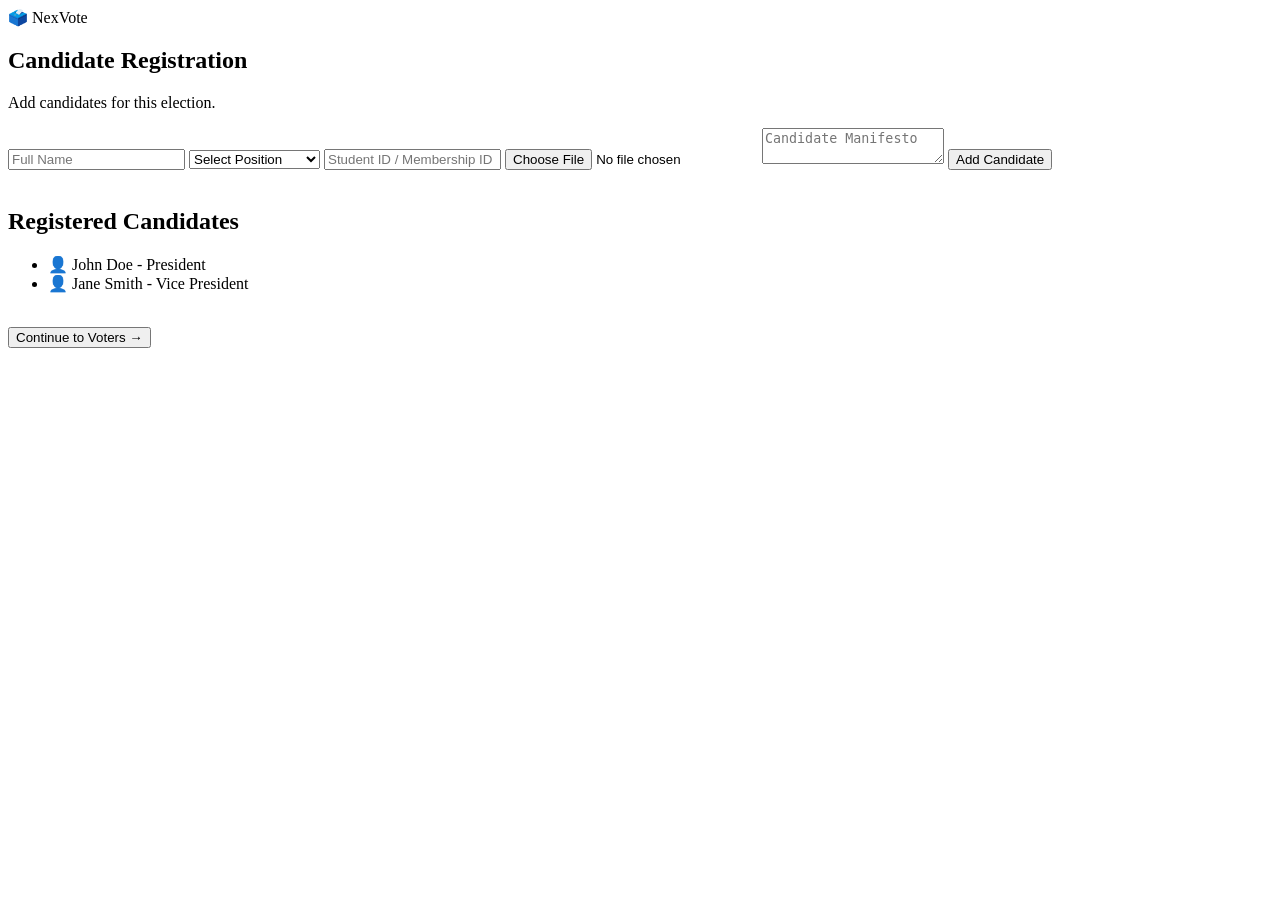
==== candidates.html @ c4a53045 "Create candidates.html" ====
<!DOCTYPE html>
<html lang="en">
<head>
<meta charset="UTF-8">
<meta name="viewport" content="width=device-width, initial-scale=1.0">
<title>Candidates - NexVote</title>
<link rel="stylesheet" href="style.css">
</head>

<body>

<header>
<div class="logo">🗳️ NexVote</div>
</header>

<section class="register">

<h1>Candidate Registration</h1>

<p>Add candidates for this election.</p>

<form>

<input type="text" placeholder="Full Name" required>

<select required>
<option>Select Position</option>
<option>President</option>
<option>Vice President</option>
<option>General Secretary</option>
<option>Treasurer</option>
</select>

<input type="text" placeholder="Student ID / Membership ID">

<input type="file" accept="image/*">

<textarea placeholder="Candidate Manifesto"></textarea>

<button type="button">
Add Candidate
</button>

</form>

<br>

<div class="card">

<h2>Registered Candidates</h2>

<ul>
<li>👤 John Doe - President</li>
<li>👤 Jane Smith - Vice President</li>
</ul>

</div>

<br>

<button onclick="location.href='voters.html'">
Continue to Voters →
</button>

</section>

</body>
</html>
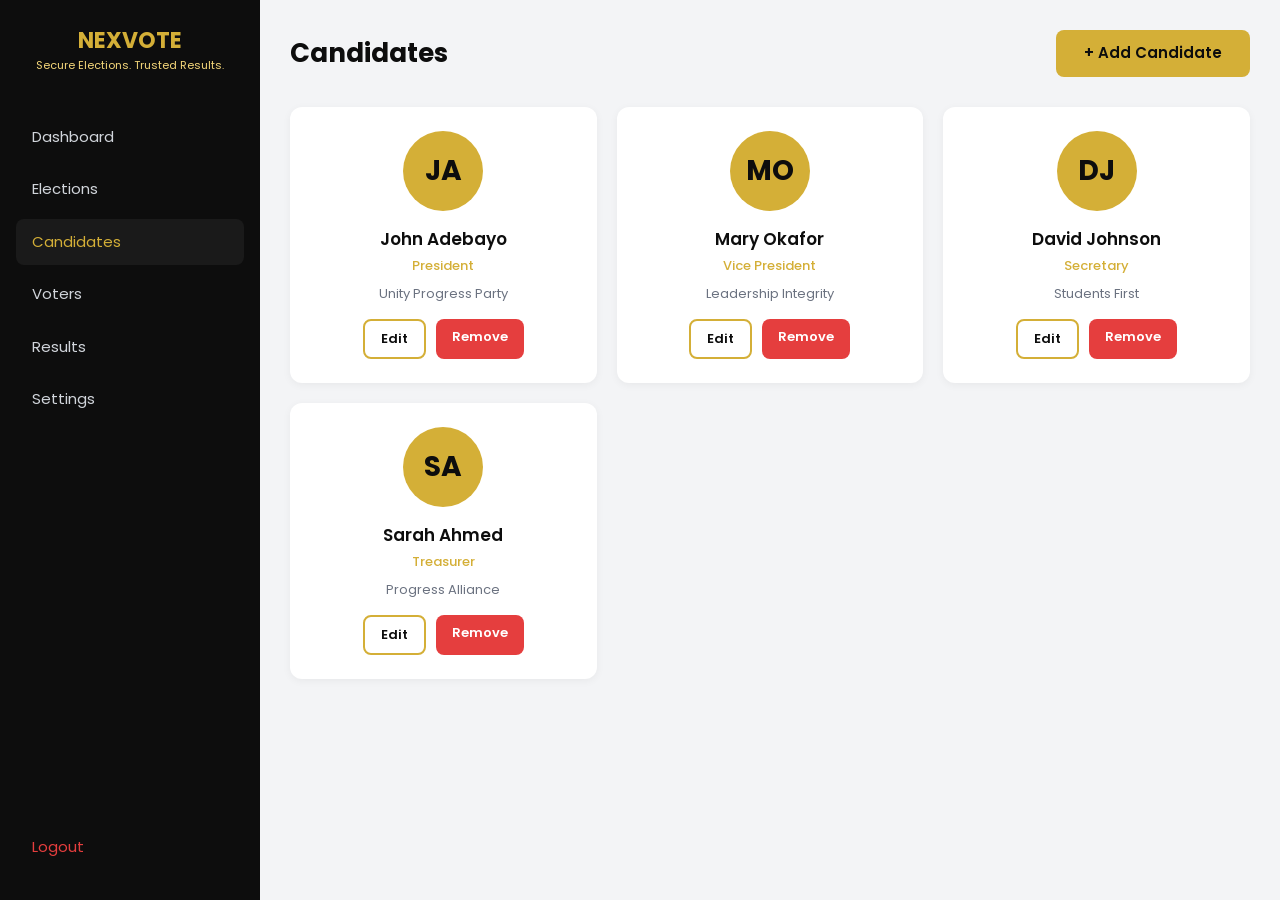
==== commit d5de83b4: "Update candidates.html" ====
--- a/candidates.html
+++ b/candidates.html
@@ -1,68 +1,236 @@
 <!DOCTYPE html>
 <html lang="en">
 <head>
-<meta charset="UTF-8">
-<meta name="viewport" content="width=device-width, initial-scale=1.0">
-<title>Candidates - NexVote</title>
-<link rel="stylesheet" href="style.css">
+  <meta charset="UTF-8">
+  <meta name="viewport" content="width=device-width, initial-scale=1.0">
+  <title>Candidates - NexVote</title>
+  <link rel="stylesheet" href="style.css">
+  <style>
+    body {
+      background-color: #f3f4f6;
+      margin: 0;
+      display: flex;
+      min-height: 100vh;
+    }
+
+    /* Sidebar */
+    .sidebar {
+      width: 260px;
+      background: #0D0D0D;
+      color: white;
+      padding: 24px 16px;
+      display: flex;
+      flex-direction: column;
+      position: fixed;
+      height: 100vh;
+    }
+
+    .sidebar .logo {
+      text-align: center;
+      margin-bottom: 40px;
+    }
+
+    .sidebar .logo h2 {
+      color: #D4AF37;
+      font-size: 22px;
+      font-weight: 700;
+    }
+
+    .sidebar .logo p {
+      color: #F5D77A;
+      font-size: 11px;
+    }
+
+    .nav-link {
+      display: flex;
+      align-items: center;
+      gap: 12px;
+      padding: 12px 16px;
+      color: #d1d5db;
+      text-decoration: none;
+      border-radius: 8px;
+      margin-bottom: 6px;
+      font-size: 15px;
+      transition: all 0.2s;
+    }
+
+    .nav-link:hover,
+    .nav-link.active {
+      background: #1A1A1A;
+      color: #D4AF37;
+    }
+
+    /* Main Content */
+    .main {
+      margin-left: 260px;
+      flex: 1;
+      padding: 30px;
+    }
+
+    .header {
+      display: flex;
+      justify-content: space-between;
+      align-items: center;
+      margin-bottom: 30px;
+    }
+
+    .header h1 {
+      font-size: 26px;
+      font-weight: 700;
+    }
+
+    /* Candidate Cards */
+    .candidates-grid {
+      display: grid;
+      grid-template-columns: repeat(auto-fill, minmax(280px, 1fr));
+      gap: 20px;
+    }
+
+    .candidate-card {
+      background: white;
+      border-radius: 12px;
+      padding: 24px;
+      box-shadow: 0 2px 8px rgba(0,0,0,0.05);
+      text-align: center;
+      transition: transform 0.2s;
+    }
+
+    .candidate-card:hover {
+      transform: translateY(-3px);
+    }
+
+    .avatar {
+      width: 80px;
+      height: 80px;
+      background: #D4AF37;
+      color: #0D0D0D;
+      border-radius: 50%;
+      display: flex;
+      align-items: center;
+      justify-content: center;
+      font-size: 28px;
+      font-weight: 700;
+      margin: 0 auto 16px;
+    }
+
+    .candidate-card h3 {
+      font-size: 17px;
+      font-weight: 600;
+      margin-bottom: 4px;
+    }
+
+    .candidate-card .position {
+      font-size: 13px;
+      color: #D4AF37;
+      font-weight: 500;
+      margin-bottom: 8px;
+    }
+
+    .candidate-card .party {
+      font-size: 13px;
+      color: #6b7280;
+      margin-bottom: 16px;
+    }
+
+    .candidate-card .actions {
+      display: flex;
+      gap: 10px;
+      justify-content: center;
+    }
+
+    .candidate-card .actions .btn {
+      padding: 8px 16px;
+      font-size: 13px;
+    }
+
+    @media (max-width: 900px) {
+      .sidebar {
+        display: none;
+      }
+      .main {
+        margin-left: 0;
+      }
+    }
+  </style>
 </head>
-
 <body>
 
-<header>
-<div class="logo">🗳️ NexVote</div>
-</header>
-
-<section class="register">
-
-<h1>Candidate Registration</h1>
-
-<p>Add candidates for this election.</p>
-
-<form>
-
-<input type="text" placeholder="Full Name" required>
-
-<select required>
-<option>Select Position</option>
-<option>President</option>
-<option>Vice President</option>
-<option>General Secretary</option>
-<option>Treasurer</option>
-</select>
-
-<input type="text" placeholder="Student ID / Membership ID">
-
-<input type="file" accept="image/*">
-
-<textarea placeholder="Candidate Manifesto"></textarea>
-
-<button type="button">
-Add Candidate
-</button>
-
-</form>
-
-<br>
-
-<div class="card">
-
-<h2>Registered Candidates</h2>
-
-<ul>
-<li>👤 John Doe - President</li>
-<li>👤 Jane Smith - Vice President</li>
-</ul>
-
-</div>
-
-<br>
-
-<button onclick="location.href='voters.html'">
-Continue to Voters →
-</button>
-
-</section>
-
+  <!-- Sidebar -->
+  <div class="sidebar">
+    <div class="logo">
+      <h2>NEXVOTE</h2>
+      <p>Secure Elections. Trusted Results.</p>
+    </div>
+
+    <a href="dashboard.html" class="nav-link">Dashboard</a>
+    <a href="elections.html" class="nav-link">Elections</a>
+    <a href="candidates.html" class="nav-link active">Candidates</a>
+    <a href="voters.html" class="nav-link">Voters</a>
+    <a href="results.html" class="nav-link">Results</a>
+    <a href="settings.html" class="nav-link">Settings</a>
+    <a href="login.html" class="nav-link" style="margin-top: auto; color: #E53E3E;">Logout</a>
+  </div>
+
+  <!-- Main Content -->
+  <div class="main">
+    <div class="header">
+      <h1>Candidates</h1>
+      <a href="#" class="btn btn-primary">+ Add Candidate</a>
+    </div>
+
+    <div class="candidates-grid">
+
+      <!-- Candidate 1 -->
+      <div class="candidate-card">
+        <div class="avatar">JA</div>
+        <h3>John Adebayo</h3>
+        <div class="position">President</div>
+        <div class="party">Unity Progress Party</div>
+        <div class="actions">
+          <a href="#" class="btn btn-outline">Edit</a>
+          <a href="#" class="btn btn-danger">Remove</a>
+        </div>
+      </div>
+
+      <!-- Candidate 2 -->
+      <div class="candidate-card">
+        <div class="avatar">MO</div>
+        <h3>Mary Okafor</h3>
+        <div class="position">Vice President</div>
+        <div class="party">Leadership Integrity</div>
+        <div class="actions">
+          <a href="#" class="btn btn-outline">Edit</a>
+          <a href="#" class="btn btn-danger">Remove</a>
+        </div>
+      </div>
+
+      <!-- Candidate 3 -->
+      <div class="candidate-card">
+        <div class="avatar">DJ</div>
+        <h3>David Johnson</h3>
+        <div class="position">Secretary</div>
+        <div class="party">Students First</div>
+        <div class="actions">
+          <a href="#" class="btn btn-outline">Edit</a>
+          <a href="#" class="btn btn-danger">Remove</a>
+        </div>
+      </div>
+
+      <!-- Candidate 4 -->
+      <div class="candidate-card">
+        <div class="avatar">SA</div>
+        <h3>Sarah Ahmed</h3>
+        <div class="position">Treasurer</div>
+        <div class="party">Progress Alliance</div>
+        <div class="actions">
+          <a href="#" class="btn btn-outline">Edit</a>
+          <a href="#" class="btn btn-danger">Remove</a>
+        </div>
+      </div>
+
+    </div>
+  </div>
+
+  <script src="js/candidates.js"></script>
 </body>
 </html>
--- a/style.css
+++ b/style.css
@@ -0,0 +1,162 @@
+/* ===== NexVote Design System ===== */
+
+/* Google Font */
+@import url('https://fonts.googleapis.com/css2?family=Poppins:wght@400;500;600;700&display=swap');
+
+/* Colors */
+:root {
+  --jet-black: #0D0D0D;
+  --dark-gray: #1A1A1A;
+  --gold: #D4AF37;
+  --light-gold: #F5D77A;
+  --white: #FFFFFF;
+  --danger: #E53E3E;
+  --success: #22C55E;
+  --gray: #6B7280;
+}
+
+/* Reset */
+* {
+  margin: 0;
+  padding: 0;
+  box-sizing: border-box;
+}
+
+body {
+  font-family: 'Poppins', sans-serif;
+  background-color: #f5f5f5;
+  color: var(--jet-black);
+  line-height: 1.5;
+}
+
+/* ===== Buttons ===== */
+.btn {
+  display: inline-block;
+  padding: 12px 28px;
+  border-radius: 8px;
+  font-family: 'Poppins', sans-serif;
+  font-weight: 600;
+  font-size: 15px;
+  text-align: center;
+  text-decoration: none;
+  cursor: pointer;
+  border: none;
+  transition: all 0.2s ease;
+}
+
+.btn-primary {
+  background-color: var(--gold);
+  color: var(--jet-black);
+}
+
+.btn-primary:hover {
+  background-color: var(--light-gold);
+}
+
+.btn-secondary {
+  background-color: var(--jet-black);
+  color: var(--white);
+}
+
+.btn-secondary:hover {
+  background-color: var(--dark-gray);
+}
+
+.btn-outline {
+  background-color: transparent;
+  border: 2px solid var(--gold);
+  color: var(--jet-black);
+}
+
+.btn-outline:hover {
+  background-color: var(--gold);
+}
+
+.btn-danger {
+  background-color: var(--danger);
+  color: var(--white);
+}
+
+.btn-danger:hover {
+  background-color: #c53030;
+}
+
+.btn-full {
+  width: 100%;
+}
+
+/* ===== Cards ===== */
+.card {
+  background: var(--white);
+  border-radius: 12px;
+  padding: 24px;
+  box-shadow: 0 2px 10px rgba(0, 0, 0, 0.06);
+}
+
+/* ===== Inputs ===== */
+.form-group {
+  margin-bottom: 18px;
+}
+
+.form-group label {
+  display: block;
+  font-weight: 500;
+  margin-bottom: 6px;
+  font-size: 14px;
+}
+
+.form-control {
+  width: 100%;
+  padding: 12px 16px;
+  border: 1.5px solid #ddd;
+  border-radius: 8px;
+  font-family: 'Poppins', sans-serif;
+  font-size: 15px;
+  outline: none;
+  transition: border-color 0.2s;
+}
+
+.form-control:focus {
+  border-color: var(--gold);
+}
+
+/* ===== Status Badges ===== */
+.badge {
+  display: inline-block;
+  padding: 4px 12px;
+  border-radius: 20px;
+  font-size: 12px;
+  font-weight: 600;
+}
+
+.badge-ongoing {
+  background: #dcfce7;
+  color: #166534;
+}
+
+.badge-upcoming {
+  background: #fef9c3;
+  color: #854d0e;
+}
+
+.badge-completed {
+  background: #e5e7eb;
+  color: #374151;
+}
+
+/* ===== Simple Helpers ===== */
+.text-center {
+  text-align: center;
+}
+
+.text-gold {
+  color: var(--gold);
+}
+
+.mt-20 {
+  margin-top: 20px;
+}
+
+.mb-20 {
+  margin-bottom: 20px;
+}
